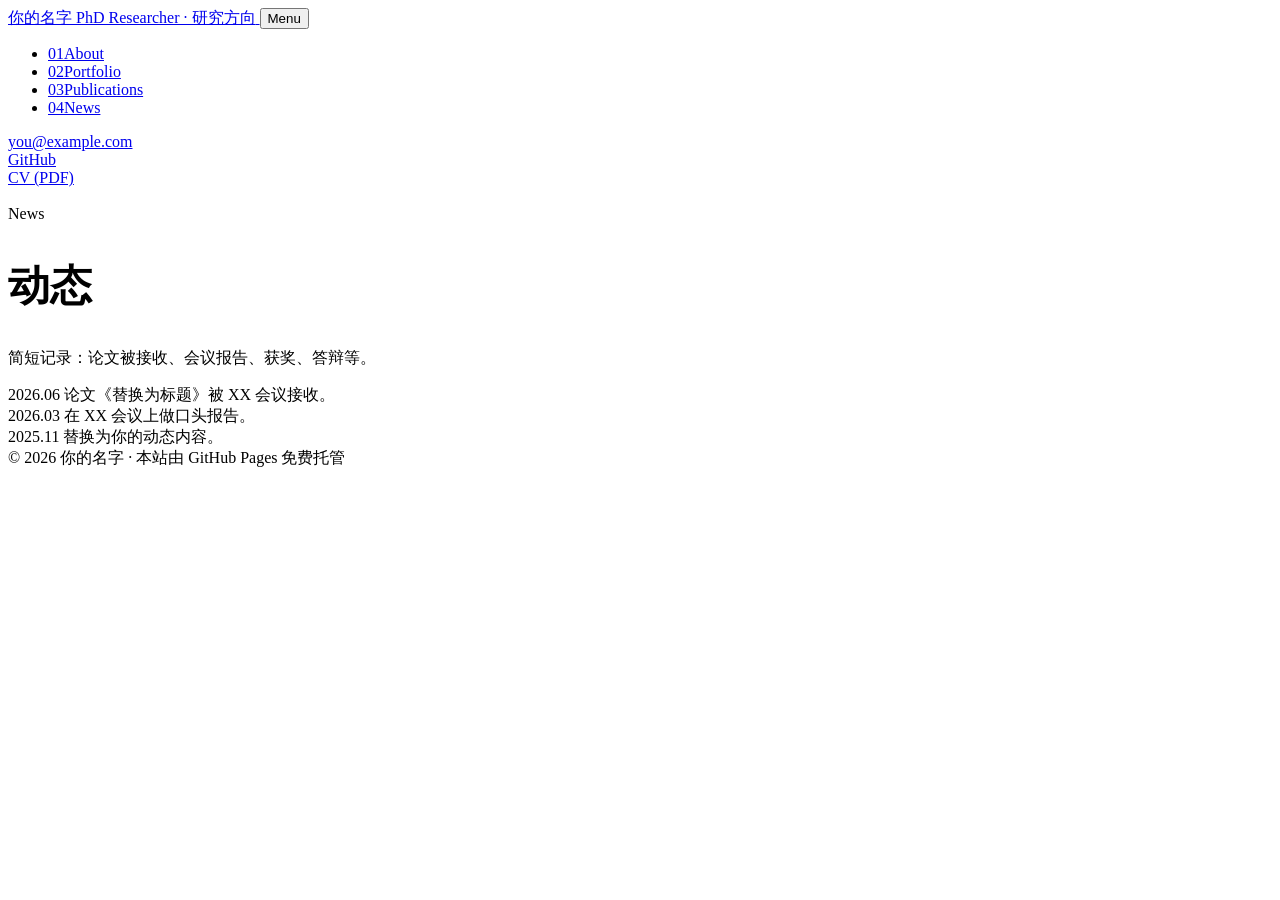
==== news.html @ cc391518 "Add files via upload" ====
<!doctype html>
<html lang="zh">
<head>
<meta charset="UTF-8">
<meta name="viewport" content="width=device-width, initial-scale=1">
<title>你的名字 — News</title>

<link rel="preconnect" href="https://fonts.googleapis.com">
<link rel="preconnect" href="https://fonts.gstatic.com" crossorigin>
<link href="https://fonts.googleapis.com/css2?family=Fraunces:opsz,wght@9..144,400;9..144,600;9..144,700&family=Inter:wght@400;500;600&family=IBM+Plex+Mono:wght@400;500&display=swap" rel="stylesheet">
<link rel="stylesheet" href="assets/css/style.css">
</head>
<body>

<div class="shell">
  <nav class="site-nav" id="siteNav">
    <div>
      <div class="brand">
        <a href="index.html">
          <span class="brand-name">你的名字</span>
          <span class="brand-role">PhD Researcher · 研究方向</span>
        </a>
        <button class="nav-toggle" aria-expanded="false" aria-controls="navBody">Menu</button>
      </div>
      <div class="nav-body" id="navBody">
        <div>
          <ul class="nav-links">
            <li><a href="index.html"><span class="nav-index">01</span>About</a></li>
            <li><a href="portfolio.html"><span class="nav-index">02</span>Portfolio</a></li>
            <li><a href="publications.html"><span class="nav-index">03</span>Publications</a></li>
            <li><a href="news.html" aria-current="page"><span class="nav-index">04</span>News</a></li>
          </ul>
        </div>
      </div>
    </div>
    <div class="nav-foot">
      <div><a href="mailto:you@example.com">you@example.com</a></div>
      <div><a href="https://github.com/yourname" target="_blank" rel="noopener">GitHub</a></div>
      <div><a href="#" target="_blank" rel="noopener">CV (PDF)</a></div>
    </div>
  </nav>

  <main>
    <section class="hero" style="padding-top:2vh;">
      <span class="hero-eyebrow">News</span>
      <h1 style="max-width:none; font-size:clamp(1.8rem,4vw,2.6rem);">动态</h1>
      <p class="hero-lede">简短记录：论文被接收、会议报告、获奖、答辩等。</p>
    </section>

    <div class="news-entry">
      <span class="news-date">2026.06</span>
      <span>论文《替换为标题》被 XX 会议接收。</span>
    </div>
    <div class="news-entry">
      <span class="news-date">2026.03</span>
      <span>在 XX 会议上做口头报告。</span>
    </div>
    <div class="news-entry">
      <span class="news-date">2025.11</span>
      <span>替换为你的动态内容。</span>
    </div>

    <footer class="site-footer">
      © <span id="year"></span> 你的名字 · 本站由 GitHub Pages 免费托管
    </footer>
  </main>
</div>

<script>document.getElementById('year').textContent = new Date().getFullYear();</script>
<script src="assets/js/main.js"></script>
</body>
</html>
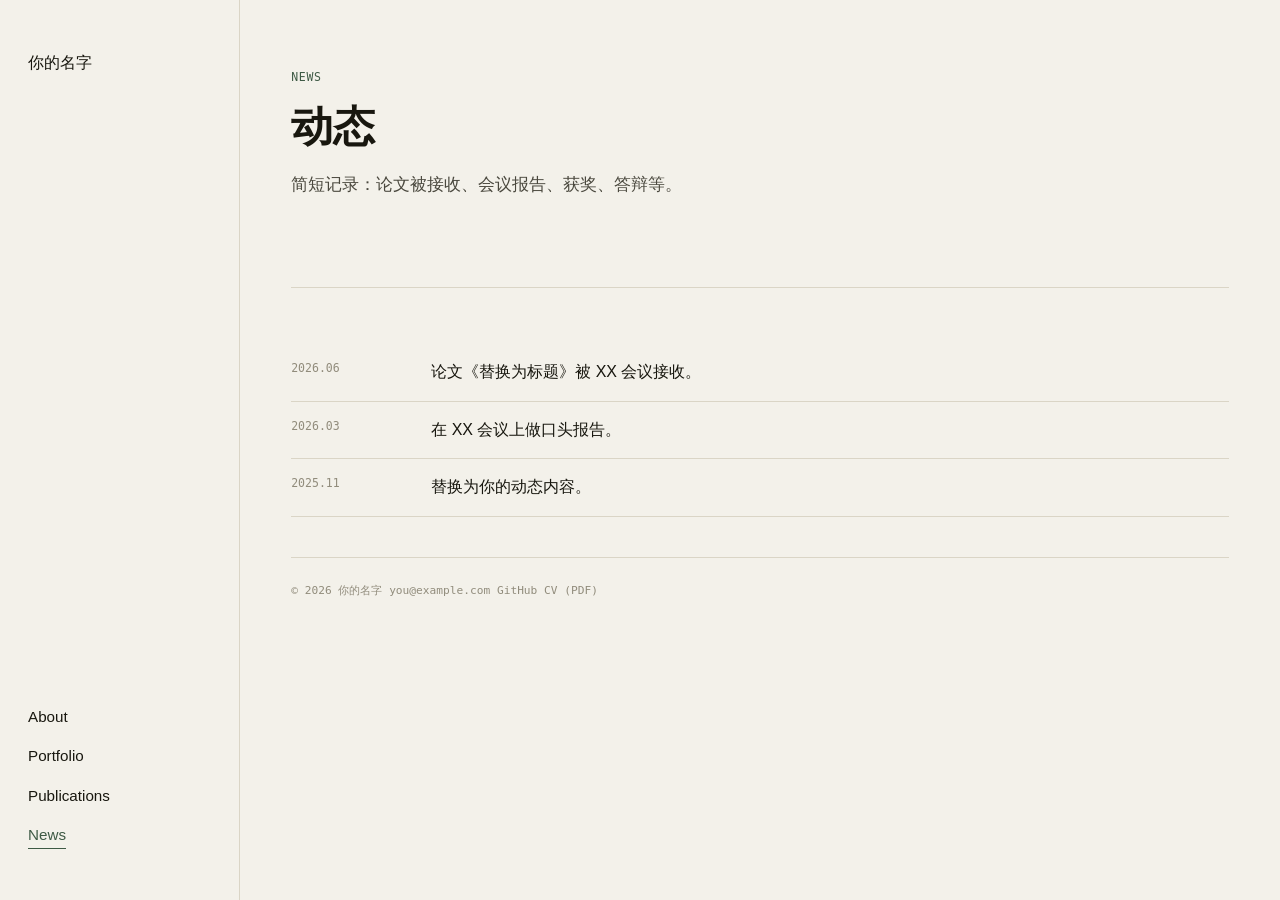
==== commit 69c2ef32: "Add files via upload" ====
--- a/news.html
+++ b/news.html
@@ -13,32 +13,15 @@
 <body>
 
 <div class="shell">
-  <nav class="site-nav" id="siteNav">
-    <div>
-      <div class="brand">
-        <a href="index.html">
-          <span class="brand-name">你的名字</span>
-          <span class="brand-role">PhD Researcher · 研究方向</span>
-        </a>
-        <button class="nav-toggle" aria-expanded="false" aria-controls="navBody">Menu</button>
-      </div>
-      <div class="nav-body" id="navBody">
-        <div>
-          <ul class="nav-links">
-            <li><a href="index.html"><span class="nav-index">01</span>About</a></li>
-            <li><a href="portfolio.html"><span class="nav-index">02</span>Portfolio</a></li>
-            <li><a href="publications.html"><span class="nav-index">03</span>Publications</a></li>
-            <li><a href="news.html" aria-current="page"><span class="nav-index">04</span>News</a></li>
-          </ul>
-        </div>
-      </div>
-    </div>
-    <div class="nav-foot">
-      <div><a href="mailto:you@example.com">you@example.com</a></div>
-      <div><a href="https://github.com/yourname" target="_blank" rel="noopener">GitHub</a></div>
-      <div><a href="#" target="_blank" rel="noopener">CV (PDF)</a></div>
-    </div>
-  </nav>
+  <header class="site-nav">
+    <a class="brand" href="index.html">你的名字</a>
+    <nav class="nav-links">
+      <a href="about.html">About</a>
+      <a href="index.html">Portfolio</a>
+      <a href="publications.html">Publications</a>
+      <a href="news.html" aria-current="page">News</a>
+    </nav>
+  </header>
 
   <main>
     <section class="hero" style="padding-top:2vh;">
@@ -61,7 +44,12 @@
     </div>
 
     <footer class="site-footer">
-      © <span id="year"></span> 你的名字 · 本站由 GitHub Pages 免费托管
+      <span>© <span id="year"></span> 你的名字</span>
+      <span class="footer-links">
+        <a href="mailto:you@example.com">you@example.com</a>
+        <a href="https://github.com/yourname" target="_blank" rel="noopener">GitHub</a>
+        <a href="#" target="_blank" rel="noopener">CV (PDF)</a>
+      </span>
     </footer>
   </main>
 </div>
--- a/assets/css/style.css
+++ b/assets/css/style.css
@@ -0,0 +1,454 @@
+/* =========================================================
+   DESIGN TOKENS
+   Paper background, near-black ink, one restrained moss accent.
+   Fraunces (display) + Inter (body) + IBM Plex Mono (index/meta).
+   ========================================================= */
+:root{
+  --paper:      #F3F1EA;
+  --paper-2:    #EAE6DA;
+  --ink:        #18170F;
+  --ink-soft:   #4A483E;
+  --muted:      #918C7C;
+  --line:       #DAD5C6;
+  --accent:     #3E5A45;   /* moss green, used sparingly */
+  --accent-soft:#E4E9E1;
+
+  --font-display: "Fraunces", serif;
+  --font-body: "Inter", sans-serif;
+  --font-mono: "IBM Plex Mono", monospace;
+
+  --nav-w: 240px;
+  --gutter: clamp(20px, 4vw, 56px);
+
+  --ease: cubic-bezier(.22,.61,.36,1);
+}
+
+@media (prefers-color-scheme: dark){
+  /* Intentionally not auto-switching to dark: paper/ink pairing is
+     part of the visual identity. Left as a hook for future use. */
+}
+
+*{ box-sizing: border-box; }
+html{ scroll-behavior: smooth; }
+body{
+  margin: 0;
+  background: var(--paper);
+  color: var(--ink);
+  font-family: var(--font-body);
+  font-size: 16px;
+  line-height: 1.55;
+  -webkit-font-smoothing: antialiased;
+}
+img{ max-width: 100%; display: block; }
+a{ color: inherit; text-decoration: none; }
+h1,h2,h3,h4{ font-family: var(--font-display); font-weight: 600; margin: 0; }
+p{ margin: 0 0 1em; }
+ul{ margin: 0; padding: 0; list-style: none; }
+
+::selection{ background: var(--ink); color: var(--paper); }
+
+:focus-visible{
+  outline: 2px solid var(--accent);
+  outline-offset: 3px;
+}
+
+@media (prefers-reduced-motion: reduce){
+  *{ animation-duration: 0.001ms !important; transition-duration: 0.001ms !important; }
+}
+
+/* =========================================================
+   LAYOUT SHELL
+   Left column = identity + nav (sticky on desktop).
+   Right column = page content.
+   ========================================================= */
+.shell{
+  display: grid;
+  grid-template-columns: var(--nav-w) 1fr;
+  min-height: 100vh;
+}
+
+.site-nav{
+  position: sticky;
+  top: 0;
+  height: 100vh;
+  padding: var(--gutter) 28px;
+  border-right: 1px solid var(--line);
+  display: flex;
+  flex-direction: column;
+  justify-content: space-between;
+}
+
+.brand{ display:block; margin-bottom: 48px; }
+.brand-name{
+  font-family: var(--font-display);
+  font-size: 1.35rem;
+  line-height: 1.25;
+}
+.brand-role{
+  display:block;
+  margin-top: 6px;
+  font-family: var(--font-mono);
+  font-size: 0.7rem;
+  letter-spacing: 0.04em;
+  color: var(--muted);
+  text-transform: uppercase;
+}
+
+.nav-links{ display:flex; flex-direction: column; gap: 14px; }
+.nav-links a{
+  font-size: 0.95rem;
+  position: relative;
+  width: fit-content;
+  padding-bottom: 2px;
+}
+.nav-links a::after{
+  content:"";
+  position:absolute; left:0; bottom:0;
+  width:100%; height:1px;
+  background: currentColor;
+  transform: scaleX(0);
+  transform-origin: left;
+  transition: transform .35s var(--ease);
+}
+.nav-links a:hover::after,
+.nav-links a[aria-current="page"]::after{ transform: scaleX(1); }
+.nav-links a[aria-current="page"]{ color: var(--accent); }
+
+.nav-index{
+  font-family: var(--font-mono);
+  font-size: 0.68rem;
+  color: var(--muted);
+  margin-right: 10px;
+}
+
+.nav-foot{
+  font-family: var(--font-mono);
+  font-size: 0.68rem;
+  color: var(--muted);
+  line-height: 1.7;
+}
+.nav-foot a{ border-bottom: 1px solid var(--line); }
+.nav-foot a:hover{ color: var(--accent); border-color: var(--accent); }
+
+.nav-toggle{ display: none; }
+
+main{ padding: var(--gutter); max-width: 1180px; }
+
+/* Mobile nav */
+@media (max-width: 860px){
+  .shell{ grid-template-columns: 1fr; }
+  .site-nav{
+    position: sticky;
+    height: auto;
+    top: 0;
+    z-index: 50;
+    background: var(--paper);
+    border-right: none;
+    border-bottom: 1px solid var(--line);
+    padding: 16px var(--gutter);
+  }
+  .brand{ margin-bottom: 0; display:flex; align-items:center; justify-content:space-between; }
+  .nav-toggle{
+    display: inline-flex;
+    align-items: center;
+    gap: 8px;
+    background: none;
+    border: 1px solid var(--line);
+    border-radius: 999px;
+    padding: 6px 14px;
+    font-family: var(--font-mono);
+    font-size: 0.68rem;
+    letter-spacing: .04em;
+    color: var(--ink);
+    cursor: pointer;
+  }
+  .nav-body{
+    display: grid;
+    grid-template-rows: 0fr;
+    transition: grid-template-rows .35s var(--ease);
+  }
+  .nav-body > div{ overflow: hidden; }
+  .site-nav.is-open .nav-body{ grid-template-rows: 1fr; }
+  .nav-links{ padding-top: 24px; }
+  .nav-foot{ padding-top: 20px; }
+  main{ padding: 28px var(--gutter) 64px; }
+}
+
+/* =========================================================
+   HERO / ABOUT
+   ========================================================= */
+.hero{
+  padding: 6vh 0 8vh;
+  border-bottom: 1px solid var(--line);
+  margin-bottom: 56px;
+}
+.hero-eyebrow{
+  font-family: var(--font-mono);
+  font-size: 0.72rem;
+  letter-spacing: .06em;
+  text-transform: uppercase;
+  color: var(--accent);
+  margin-bottom: 18px;
+  display:block;
+}
+.hero h1{
+  font-size: clamp(2.1rem, 5vw, 3.4rem);
+  line-height: 1.08;
+  max-width: 16ch;
+}
+.hero-lede{
+  margin-top: 22px;
+  max-width: 62ch;
+  font-size: 1.05rem;
+  color: var(--ink-soft);
+}
+
+.about-grid{
+  display: grid;
+  grid-template-columns: 1.1fr 0.9fr;
+  gap: var(--gutter);
+  margin-bottom: 64px;
+}
+@media (max-width: 720px){ .about-grid{ grid-template-columns: 1fr; } }
+
+.about-photo{
+  aspect-ratio: 4/5;
+  background: var(--paper-2);
+  border: 1px solid var(--line);
+  display:flex; align-items:center; justify-content:center;
+  font-family: var(--font-mono);
+  font-size: 0.75rem;
+  color: var(--muted);
+  text-align:center;
+  padding: 20px;
+}
+
+.field-list{ display:flex; flex-wrap: wrap; gap: 10px; margin-top: 20px; }
+.field-tag{
+  font-family: var(--font-mono);
+  font-size: 0.72rem;
+  padding: 6px 12px;
+  border: 1px solid var(--line);
+  border-radius: 999px;
+  color: var(--ink-soft);
+}
+
+.section-heading{
+  display:flex; align-items: baseline; gap: 14px;
+  margin-bottom: 28px;
+}
+.section-heading .idx{
+  font-family: var(--font-mono);
+  color: var(--muted);
+  font-size: 0.8rem;
+}
+.section-heading h2{ font-size: 1.5rem; }
+
+/* =========================================================
+   PORTFOLIO GRID  (hover reveal + image-hover preview)
+   ========================================================= */
+.portfolio-grid{
+  display: grid;
+  grid-template-columns: repeat(3, 1fr);
+  gap: 2px;
+  background: var(--line);
+  border: 1px solid var(--line);
+}
+@media (max-width: 860px){ .portfolio-grid{ grid-template-columns: repeat(2,1fr); } }
+@media (max-width: 560px){ .portfolio-grid{ grid-template-columns: 1fr; } }
+
+.project-card{
+  position: relative;
+  background: var(--paper);
+  aspect-ratio: 4/3;
+  overflow: hidden;
+  display:block;
+}
+.project-card .thumb{
+  position:absolute; inset:0;
+  background: var(--paper-2);
+  display:flex; align-items:center; justify-content:center;
+  font-family: var(--font-mono);
+  font-size: 0.7rem;
+  color: var(--muted);
+  transition: transform .6s var(--ease);
+}
+.project-card:hover .thumb{ transform: scale(1.045); }
+
+.project-card .card-meta{
+  position:absolute; left:0; right:0; bottom:0;
+  padding: 16px 18px;
+  background: linear-gradient(180deg, rgba(24,23,15,0) 0%, rgba(24,23,15,.82) 100%);
+  color: #F3F1EA;
+  transform: translateY(100%);
+  transition: transform .4s var(--ease);
+}
+.project-card:hover .card-meta{ transform: translateY(0); }
+.card-meta .idx{
+  font-family: var(--font-mono);
+  font-size: 0.68rem;
+  opacity: .8;
+  display:block;
+  margin-bottom: 4px;
+}
+.card-meta .title{ font-family: var(--font-display); font-size: 1.05rem; }
+.card-meta .year{ font-family: var(--font-mono); font-size: .68rem; opacity:.8; }
+
+/* =========================================================
+   PROJECT DETAIL PAGE
+   ========================================================= */
+.project-head{
+  border-bottom: 1px solid var(--line);
+  padding-bottom: 32px;
+  margin-bottom: 40px;
+}
+.project-head .back-link{
+  font-family: var(--font-mono);
+  font-size: 0.75rem;
+  color: var(--muted);
+  display: inline-block;
+  margin-bottom: 22px;
+}
+.project-head .back-link:hover{ color: var(--accent); }
+.project-head h1{ font-size: clamp(1.8rem, 4vw, 2.6rem); max-width: 20ch; }
+.project-meta-row{
+  display:flex; flex-wrap:wrap; gap: 26px;
+  margin-top: 22px;
+  font-family: var(--font-mono);
+  font-size: 0.75rem;
+  color: var(--ink-soft);
+}
+.project-meta-row strong{
+  display:block; color: var(--muted); font-size: .68rem;
+  text-transform: uppercase; letter-spacing:.04em; margin-bottom: 4px;
+}
+
+.project-body{
+  max-width: 68ch;
+  margin-bottom: 48px;
+  font-size: 1.02rem;
+  color: var(--ink-soft);
+}
+
+/* Lightbox-ready gallery */
+.gallery{
+  display: grid;
+  grid-template-columns: repeat(2, 1fr);
+  gap: var(--gutter);
+  margin-bottom: 56px;
+}
+.gallery.full .g-item:first-child{ grid-column: 1 / -1; }
+@media (max-width: 720px){ .gallery{ grid-template-columns: 1fr; } }
+
+.g-item{
+  aspect-ratio: 3/2;
+  background: var(--paper-2);
+  border: 1px solid var(--line);
+  display:flex; align-items:center; justify-content:center;
+  font-family: var(--font-mono);
+  font-size: 0.72rem;
+  color: var(--muted);
+  cursor: zoom-in;
+  transition: opacity .3s;
+}
+.g-item:hover{ opacity: .85; }
+
+.pdf-link{
+  display:inline-flex; align-items:center; gap:10px;
+  padding: 10px 18px;
+  border: 1px solid var(--ink);
+  font-family: var(--font-mono);
+  font-size: 0.75rem;
+  margin-bottom: 48px;
+}
+.pdf-link:hover{ background: var(--ink); color: var(--paper); }
+
+.project-nav{
+  display:flex; justify-content: space-between;
+  border-top: 1px solid var(--line);
+  padding-top: 24px;
+  font-family: var(--font-mono);
+  font-size: 0.78rem;
+}
+.project-nav a:hover{ color: var(--accent); }
+
+/* Swiper carousel container tweaks */
+.carousel-wrap{ margin-bottom: 56px; }
+.carousel-wrap .swiper{ border: 1px solid var(--line); }
+.carousel-wrap .swiper-slide{
+  aspect-ratio: 16/9;
+  background: var(--paper-2);
+  display:flex; align-items:center; justify-content:center;
+  font-family: var(--font-mono);
+  font-size: .75rem;
+  color: var(--muted);
+}
+.carousel-wrap .swiper-button-next,
+.carousel-wrap .swiper-button-prev{ color: var(--ink); }
+.carousel-wrap .swiper-pagination-bullet-active{ background: var(--accent); }
+
+/* =========================================================
+   PUBLICATIONS
+   ========================================================= */
+.pub-year{
+  font-family: var(--font-mono);
+  color: var(--muted);
+  font-size: 0.8rem;
+  margin: 40px 0 14px;
+  padding-bottom: 8px;
+  border-bottom: 1px solid var(--line);
+}
+.pub-year:first-child{ margin-top: 0; }
+
+.pub-entry{
+  display:grid;
+  grid-template-columns: 90px 1fr;
+  gap: 20px;
+  padding: 18px 0;
+  border-bottom: 1px solid var(--line);
+}
+@media (max-width: 560px){ .pub-entry{ grid-template-columns: 1fr; gap: 6px; } }
+
+.pub-tag{
+  font-family: var(--font-mono);
+  font-size: 0.68rem;
+  color: var(--accent);
+  text-transform: uppercase;
+  letter-spacing: .03em;
+  height: fit-content;
+}
+.pub-title{ font-family: var(--font-display); font-size: 1.05rem; margin-bottom: 6px; }
+.pub-authors{ font-size: 0.92rem; color: var(--ink-soft); margin-bottom: 6px; }
+.pub-venue{ font-family: var(--font-mono); font-size: 0.75rem; color: var(--muted); }
+.pub-links{ margin-top: 8px; display:flex; gap: 14px; }
+.pub-links a{
+  font-family: var(--font-mono);
+  font-size: 0.72rem;
+  border-bottom: 1px solid var(--line);
+}
+.pub-links a:hover{ color: var(--accent); border-color: var(--accent); }
+
+/* =========================================================
+   NEWS
+   ========================================================= */
+.news-entry{
+  display:grid;
+  grid-template-columns: 120px 1fr;
+  gap: 20px;
+  padding: 16px 0;
+  border-bottom: 1px solid var(--line);
+}
+@media (max-width: 560px){ .news-entry{ grid-template-columns: 1fr; gap:4px; } }
+.news-date{ font-family: var(--font-mono); font-size: 0.72rem; color: var(--muted); }
+
+/* =========================================================
+   FOOTER
+   ========================================================= */
+.site-footer{
+  margin-top: 40px;
+  padding-top: 24px;
+  border-top: 1px solid var(--line);
+  font-family: var(--font-mono);
+  font-size: 0.7rem;
+  color: var(--muted);
+}
